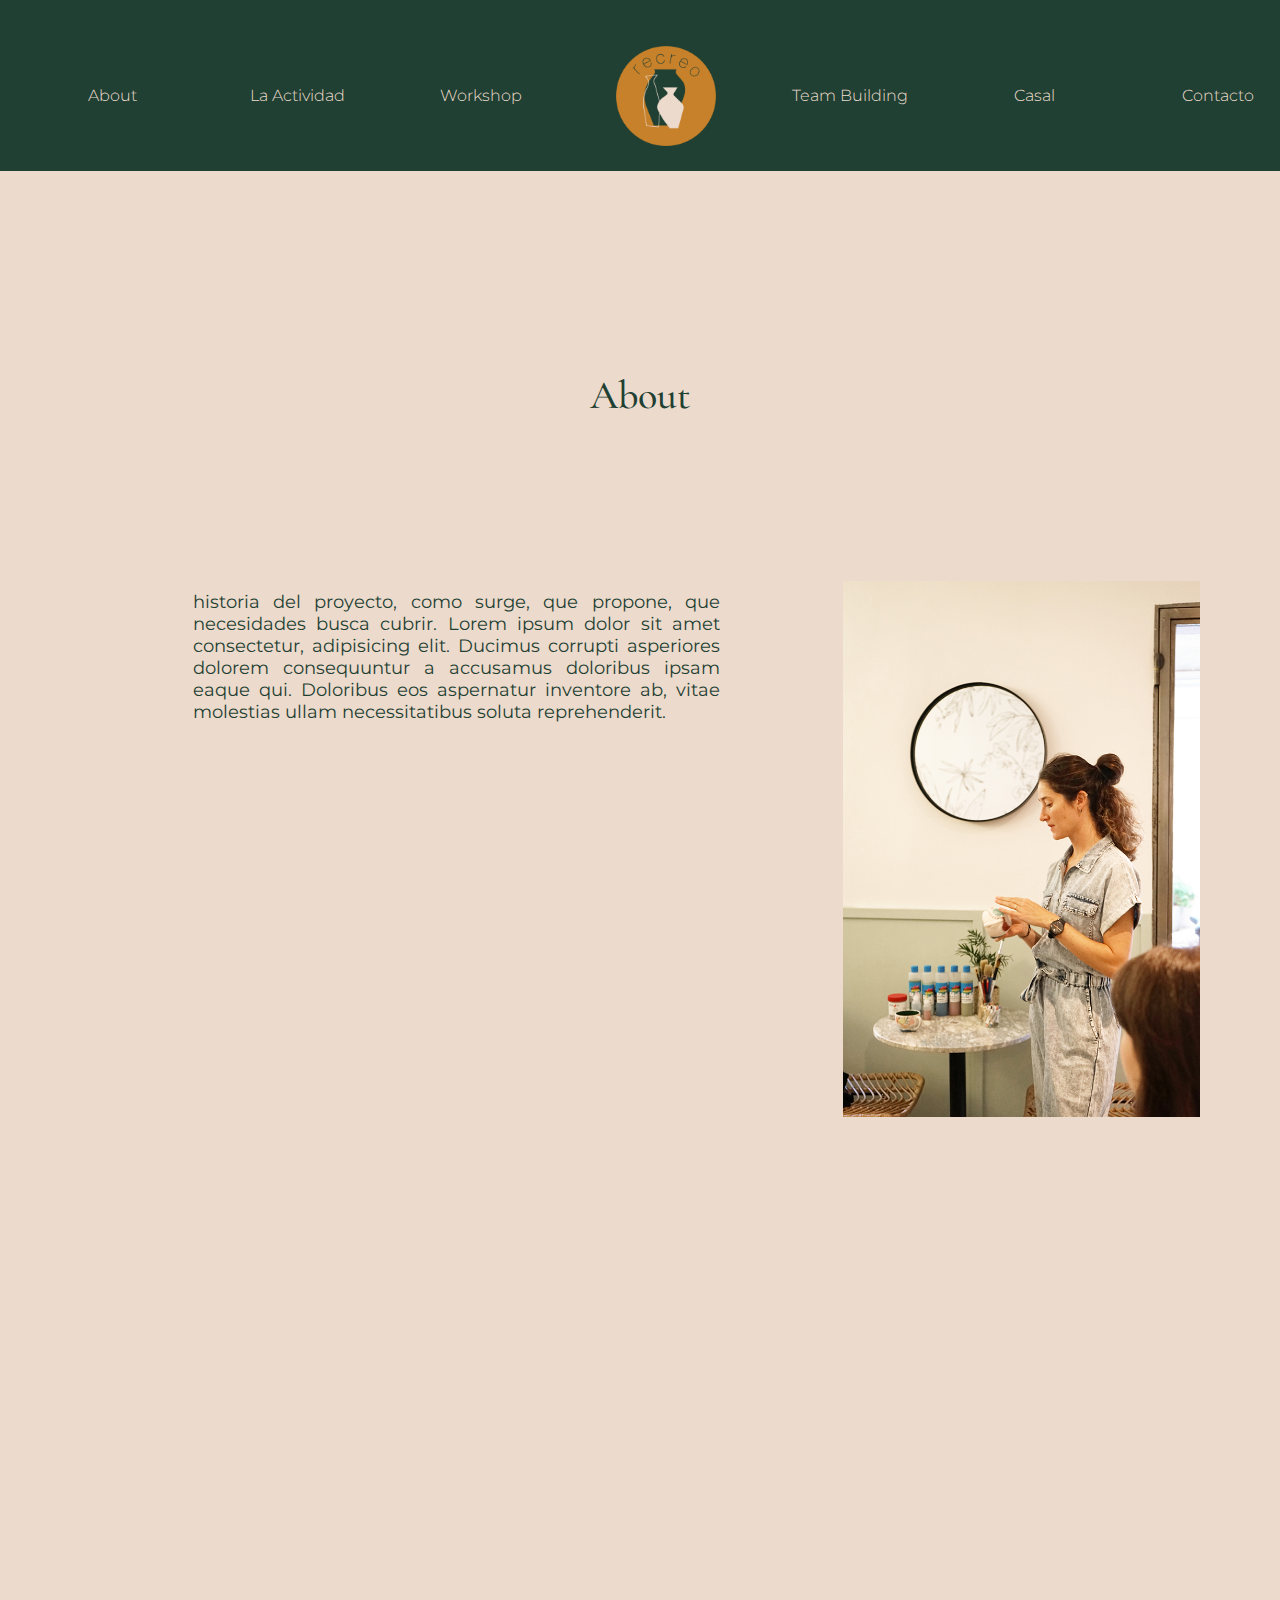
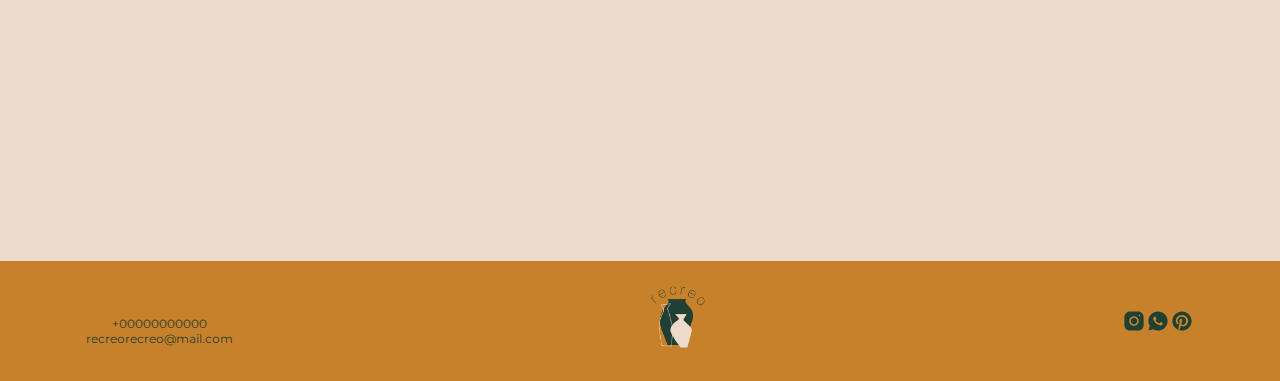
==== section/about.html @ 4442c3d5 "primer commit" ====
<!DOCTYPE html>
<html lang="en">

<head>
    <meta charset="UTF-8">
    <meta http-equiv="X-UA-Compatible" content="IE=edge">
    <meta name="viewport" content="width=device-width, initial-scale=1.0">
    <link href="https://cdn.jsdelivr.net/npm/bootstrap@5.0.2/dist/css/bootstrap.min.css" rel="stylesheet"
        integrity="sha384-EVSTQN3/azprG1Anm3QDgpJLIm9Nao0Yz1ztcQTwFspd3yD65VohhpuuCOmLASjC" crossorigin="anonymous">
        <link href="https://unpkg.com/aos@2.3.1/dist/aos.css" rel="stylesheet">
        <link rel="stylesheet" href="../style/estilos.css">
    <title>About - Recreo</title>
</head>

<body class="body_about">

    <header>
        <div class="header_mobile">
            <div>
                <div class="collapse" id="navbarToggleExternalContent">
                    <div class="bg-green p-4">
                        <div>
                            <ul class="flex__container">
                                <li>
                                    <a href="about.html">About</a>
                                </li>
                                <li>
                                    <a href="../section/la_actividad.html">La Actividad</a>
                                </li>
                                <li>
                                    <a href="../section/workshops.html">Workshop</a>
                                </li>
                                <li>
                                    <a href="../index.html"><img src="../img/logo_recreo_fondo oscuroRecurso 12.png" alt=""class="recreo__index"></a>
                                </li>
                                <li>
                                    <a href="../section/team_building.html">Team Building</a>
                                </li>
                                <li>
                                    <a href="../section/kids.html">Casal</a>
                                </li>
                                <li>
                                    <a href="../section/contacto.html">Contacto</a>
                                </li>
                            </ul>
                        </div>
                    </div>
                </div>
            </div>
            <nav class="navbar navbar-dark bg-green">
                <div class="container-fluid" data-aos="fade" data-aos-duration="2000">
                    <button class="navbar-toggler" type="button" data-bs-toggle="collapse" data-bs-target="#navbarToggleExternalContent" aria-controls="navbarToggleExternalContent" aria-expanded="false" aria-label="Toggle navigation">
                        <span class="navbar-toggler-icon"></span>
                    </button>
                    <div>
                        <a href="../index.html">recreo</a>
                    </div>
                </div>
            </nav>
        </div>
        <div class="header_desktop">
            <nav>
                <ul class="flex__container">
                    <li>
                        <a href="about.html">About</a>
                    </li>
                    <li>
                        <a href="../section/la_actividad.html">La Actividad</a>
                    </li>
                    <li>
                        <a href="../section/workshops.html">Workshop</a>
                    </li>
                    <li>
                        <a href="../index.html"><img src="../img/logo_recreo_fondo oscuroRecurso 12.png" alt=""class="recreo__index" data-aos="fade" data-aos-duration="2700"></a>
                    </li>
                    <li>
                        <a href="../section/team_building.html">Team Building</a>
                    </li>
                    <li>
                        <a href="../section/kids.html">Casal</a>
                    </li>
                    <li>
                        <a href="../section/contacto.html">Contacto</a>
                    </li>
                </ul>
            </nav>
        </div>
    </header>
    <main class="page_about">
        <h1 class="flex__titulo">About</h1>
        <p class="flex__p_about">historia del proyecto, como surge, que propone, que necesidades busca cubrir. Lorem
            ipsum dolor sit amet consectetur, adipisicing elit. Ducimus corrupti asperiores dolorem consequuntur a
            accusamus doloribus ipsam eaque qui. Doloribus eos aspernatur inventore ab, vitae molestias ullam
            necessitatibus soluta reprehenderit.</p>
        <img src="../img/paraweb_recreo_01.jpg" alt="Gloria en el woerkshop" class="flex__img">
    </main>
    <footer class="flex__footer">
        <p class="flex__contacto">+00000000000<br>recreorecreo@mail.com</p>
        <img src="../img/logo_recreo_fondo oscuroRecurso 12.png" alt="" class="footer__gif">
        <div class="footer__favicon">
            <img src="../multimedia/icons8-instagram-45.svg" alt="Instagram">
            <img src="../multimedia/icons8-whatsapp-45.svg" alt="WhatsaApp">
            <img src="../multimedia/icons8-pinterest-45.svg" alt="Pinterest">
        </div>
    </footer>
    <script src="https://unpkg.com/aos@2.3.1/dist/aos.js"></script>
    <script>
        AOS.init();
    </script>
    <script src="https://cdn.jsdelivr.net/npm/bootstrap@5.0.2/dist/js/bootstrap.bundle.min.js"
        integrity="sha384-MrcW6ZMFYlzcLA8Nl+NtUVF0sA7MsXsP1UyJoMp4YLEuNSfAP+JcXn/tWtIaxVXM" crossorigin="anonymous">
    </script>

</body>

</html>
---- style/estilos.css ----
@import url('https://fonts.googleapis.com/css2?family=Cormorant+Garamond:wght@500&family=Montserrat:ital,wght@0,100;0,200;0,300;0,500;0,600;0,700;1,100;1,200&display=swap');
*{
    padding: 0;
    margin: 0;
}

header{
    background-color:rgb(31, 64, 51);
    width: 100%;
}

body{
    background-color: rgb(236, 219, 204);
}

a{
    text-decoration: none;
    color: rgb(237, 220, 205);
    font-family: 'Montserrat', sans-serif;
    font-weight: 300;
}

h1 {
    font-family: 'Cormorant Garamond', serif;
    font-weight: 500;
    color: rgb(31, 64, 51);
    font-size: 40px;
}

p {
    font-family: 'Montserrat', sans-serif;
    font-weight: 400;
    color: rgb(31, 64, 51);
    font-size: 18px;
    text-align: justify;
}

footer{
    background-color: rgb(199, 129, 42);
}

footer p{
    padding-top: 20px; 
    font-family: 'Montserrat', sans-serif;
    font-weight: 400;
    color: rgb(31, 64, 51);
    font-size: 12px;
    text-align: center;
}

.header_desktop {
    display: none;

}

.flex__container{
    display: flex;
    flex-direction: column;
    justify-content: center;
    align-items: center;
    width: 100%;
    list-style: none;
}

nav{
    grid-area: nav;
}

.flex__titulo_index{
    grid-area: titulo_index;
}

.flex__titulo{
    grid-area: flex__titulo;
}

.page__recreo{
    grid-area: page__recreo;
}
.page_about{
    grid-area: page_about;
}

footer{
    grid-area: footer;
}

.grilla{
    min-height: 500px;
    display: grid;
    grid-template-areas: "nav" "page__recreo" "footer";
    grid-template-columns:100%;
    justify-content: center;
    gap: 10px;
}

.body_about{
    min-height: 500px;
    display: grid;
    grid-template-areas: "nav" "flex__titulo" "page_about" "footer";
    grid-template-columns:100%;
    justify-content: center;
    gap: 10px;
}

nav{
    display: grid;
    grid-template-columns: 50% 50%;
    align-items: center;
    padding-right: 39%;
}

ul{
    display: grid;
    grid-template-columns: 100%;
    justify-content: center;
    align-items: center;
    gap: 10px;
}

.flex__titulo_index {
    display: none;
}

.recreo__logo{
    grid-area: logo;
}

.flex__titulo{
    grid-area: titulo;
}

.p__recreo{
    grid-area: p_recreo;
}

.flex__p_about{
    grid-area: p_about;
}

.foto__recreo{
    grid-area: foto;
}

.flex__img{
    grid-area: img_about;
}

.page__recreo{
    height: 920px;
    display: grid;
    grid-template-areas: "logo" "p_recreo" "foto";
    justify-items: center;
    gap: 20px;
}

.page_about{
    height: 920px;
    display: grid;
    grid-template-areas: "titulo" "p_about" "img_about";
    justify-items: center;
    gap: 20px;
}

.flex__titulo{
    display: flex;
    padding: 100px;
    padding-bottom: 50px;
    justify-content: center;
}

.p__recreo, .flex__p_about {
    display: flex;
    flex-direction: column;
    justify-content: center;
    align-items: center;
    width: 70%;
    gap: 20px;

}

.foto__recreo, .flex__img{
    height: 35%;
    display: flex;
    flex-direction: column;
    justify-content: center;
}

.flex__contacto{
    grid-area: contacto;
}

.footer__gif{
    grid-area: gif;
}

.footer__favicon{
    grid-area: favicon;
}

footer{
    display: grid;
    grid-template-areas: "contacto" "gif" "favicon";
    justify-items: center;

}

.footer__favicon{
    height: 40%;
    display: flex;
    justify-content: space-evenly;
}

.footer__gif{
    width: 20%;

}

.recreo__logo {
    width: 30%;
    padding-top: 40px;
}

.recreo__index{
    width: 100px;
    display: flex;
    align-content: center;
}




@media (min-width:576px){

    .recreo__logo{
        width: 200px;
    }
    
    .foto__recreo, .flex__img{
        height: 65%
        }
    
    .footer__gif{
        width: 30%;
    }

    .recreo__index{
        width: 100px;
        display: flex;
        align-content: center;
    }

    .header_mobile {
        display: none;
    }
    
    .header_desktop {
        width: 100%;
        display: inline;
        justify-content: center;
    }

    .flex__container {
        width: 100%;
        list-style-type: none;
        display: grid;
        grid-template-columns: 1fr 1fr 1fr 1fr 1fr 1fr 1fr;
        justify-items: center;
        align-items: center;
        padding: 2%;  
        gap: 10px;  
    }

    nav{
        display: grid;
        grid-template-columns: 100%;
        align-items: center;
        gap: 10px;
        padding: 0%;
        padding-top: 20px;
    }

    .page__recreo{
        height: 1500px;
        grid-template-rows: 1fr 1fr 1fr;
        gap: 10px;
    }
    
    .page_about{
        height: 1500px;
        grid-template-rows: 1fr 1fr;
        gap: 10px;
    }

    .p__recreo {
        padding-top: 40px;
        padding-bottom: 40px;
    }   
    
    }

@media (min-width:992px){

    .foto__recreo{
        height: 500px;
    } 
    
    .flex__img{
        height: 45%
        }

    .footer__gif{
        width: 15%;
    }

    .flex__titulo_index{
        display: flex;
        justify-content: center;
    }

    .flex__titulo{
        display: flex;
        padding: 100px;
        padding-bottom: 50px;
        justify-content: center;
    }

    .p__recreo, .flex__p_about {
        text-align: justify;
        padding-top: 10px;
        padding-bottom: 20px;
    }
    
    .flex__titulo_index{
        grid-area: titulo_index;
    }
    .p__recreo{
        grid-area: p_recreo;
    }
    
    .foto__recreo{
        grid-area: foto;
    }

    .recreo__logo{
        grid-area: logo;
    }
        
    .page__recreo {
        height: 100vh;
        display: grid;
        grid-template-areas:"titulo_index titulo_index titulo_index" "logo p_recreo foto";
        grid-template-columns: 33.3% 33.3% 33.3%;
        grid-template-rows: 50% 50%;
        align-items: center;
        justify-content: center;
        gap: 10px;
        padding-bottom: 200px;
        padding-top: 0%;
    }


    .page_about{
        height: 400x;
        padding: 80px;
        display: grid;
        grid-template-areas:"titulo titulo" "p_about img_about";
        grid-template-rows: 20% auto;
        align-items: flex-start;
        gap: 10px;
    }

    .flex__contacto{
        grid-area: contacto;
    }
    
    .footer__gif{
        grid-area: gif;
    }
    
    .footer__favicon{
        grid-area: favicon;
    }
    
    footer{
        height: 120px;
        display: grid;
        grid-template-areas: "contacto gif favicon";
        justify-content: space-around;
        align-items: center;
    
    }
    
    .footer__favicon{
        height: 20%;
        display: flex;
        justify-content: space-evenly;
    }
}
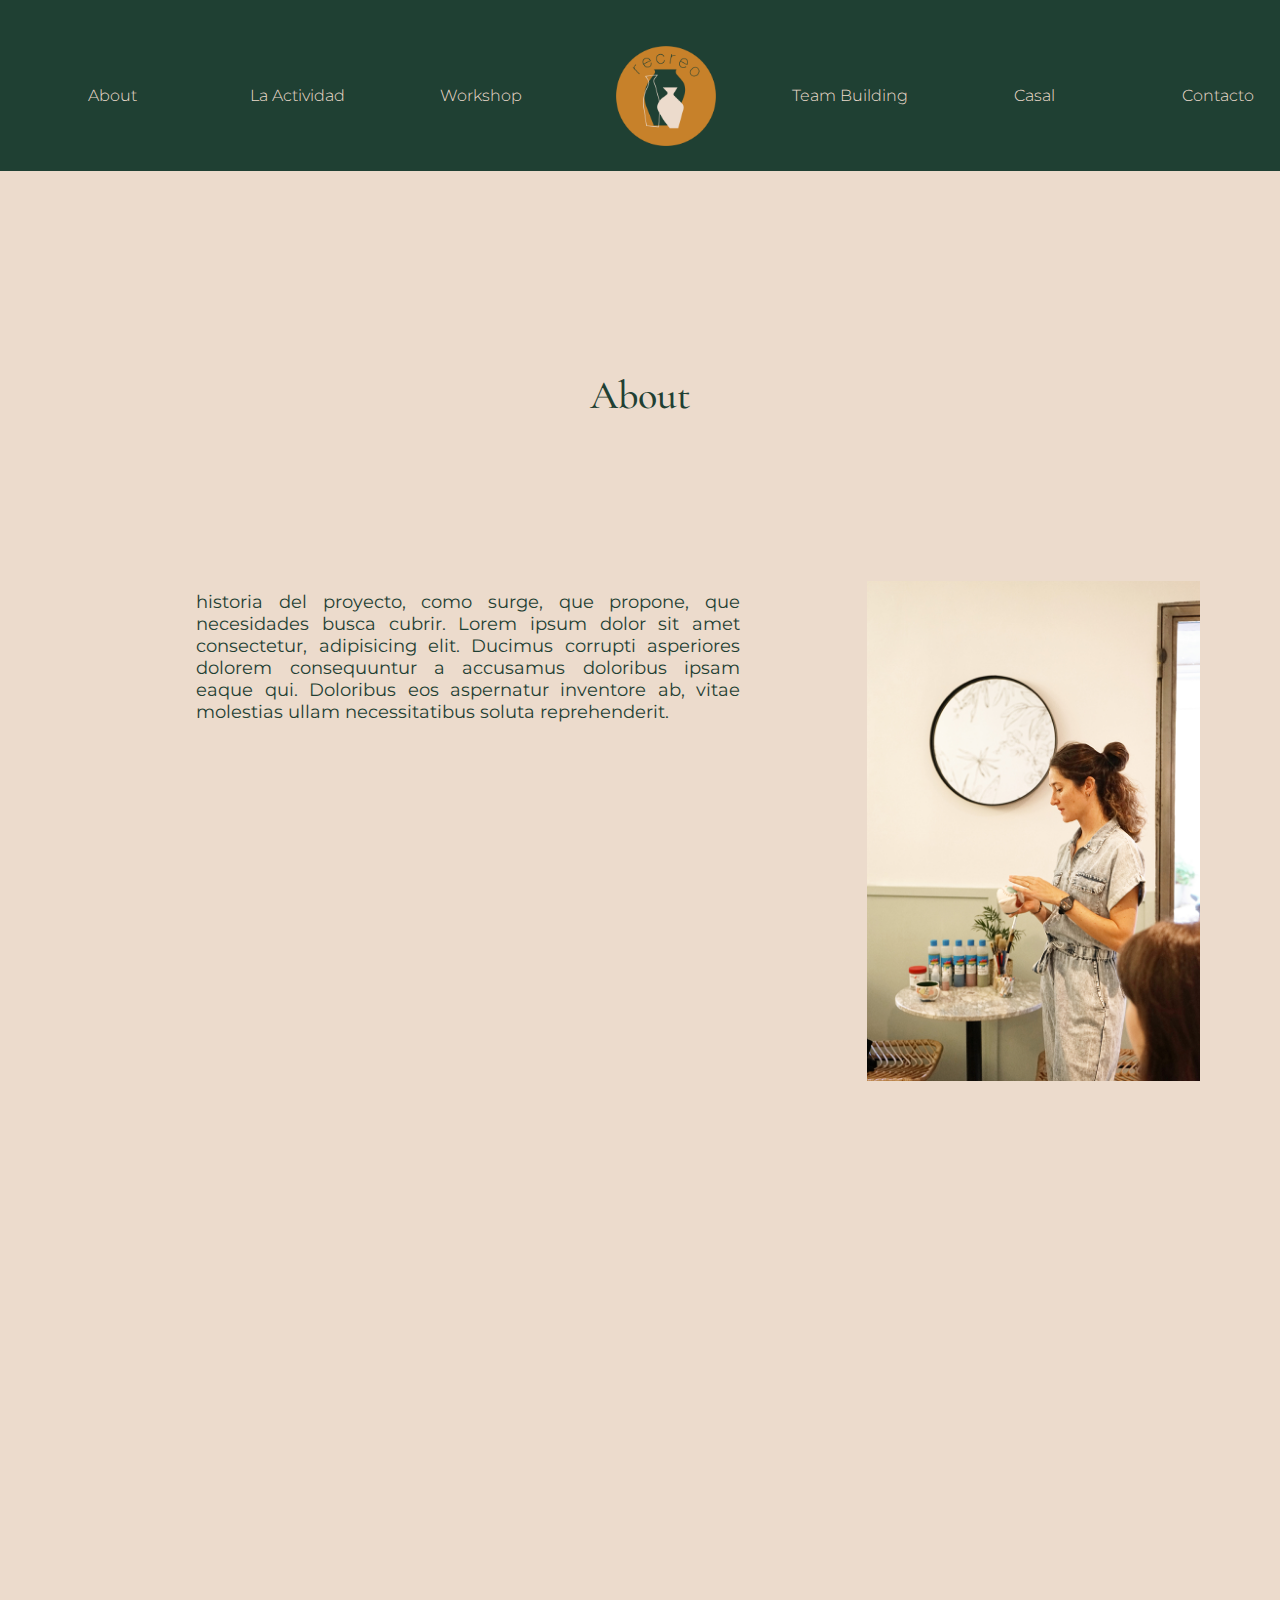
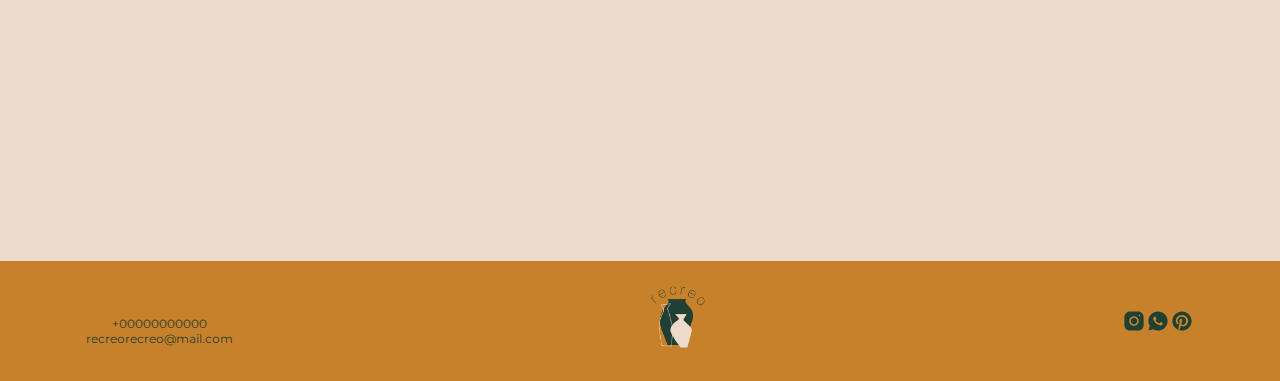
==== commit 8b85b000: "Sume Sass" ====
--- a/section/about.html
+++ b/section/about.html
@@ -8,7 +8,7 @@
     <link href="https://cdn.jsdelivr.net/npm/bootstrap@5.0.2/dist/css/bootstrap.min.css" rel="stylesheet"
         integrity="sha384-EVSTQN3/azprG1Anm3QDgpJLIm9Nao0Yz1ztcQTwFspd3yD65VohhpuuCOmLASjC" crossorigin="anonymous">
         <link href="https://unpkg.com/aos@2.3.1/dist/aos.css" rel="stylesheet">
-        <link rel="stylesheet" href="../style/estilos.css">
+        <link rel="stylesheet" href="../style/style.css">
     <title>About - Recreo</title>
 </head>
 
@@ -92,7 +92,7 @@
             ipsum dolor sit amet consectetur, adipisicing elit. Ducimus corrupti asperiores dolorem consequuntur a
             accusamus doloribus ipsam eaque qui. Doloribus eos aspernatur inventore ab, vitae molestias ullam
             necessitatibus soluta reprehenderit.</p>
-        <img src="../img/paraweb_recreo_01.jpg" alt="Gloria en el woerkshop" class="flex__img">
+        <img src="../img/paraweb_recreo_01.jpg" alt="Gloria en el workshop" class="flex__img">
     </main>
     <footer class="flex__footer">
         <p class="flex__contacto">+00000000000<br>recreorecreo@mail.com</p>
--- a/style/style.css
+++ b/style/style.css
@@ -0,0 +1,357 @@
+@import url("https://fonts.googleapis.com/css2?family=Cormorant+Garamond:wght@500&family=Montserrat:ital,wght@0,100;0,200;0,300;0,500;0,600;0,700;1,100;1,200&display=swap");
+* {
+  padding: 0;
+  margin: 0;
+}
+
+a {
+  text-decoration: none;
+  color: rgb(237, 220, 205);
+  font-family: "Montserrat", sans-serif;
+  font-weight: 300;
+}
+
+p {
+  font-family: "Montserrat", sans-serif;
+  font-weight: 400;
+  color: rgb(31, 64, 51);
+  font-size: 18px;
+  text-align: justify;
+}
+
+footer p {
+  padding-top: 20px;
+  font-family: "Montserrat", sans-serif;
+  font-weight: 400;
+  color: rgb(31, 64, 51);
+  font-size: 12px;
+  text-align: center;
+}
+
+header {
+  background-color: rgb(31, 64, 51);
+  width: 100%;
+}
+
+body {
+  background-color: rgb(236, 219, 204);
+}
+
+h1 {
+  font-family: "Cormorant Garamond", serif;
+  font-weight: 500;
+  color: rgb(31, 64, 51);
+  font-size: 40px;
+}
+
+footer {
+  background-color: rgb(199, 129, 42);
+}
+
+/*chequear si es mas eficiente usar variables*/
+.recreo__logo {
+  width: 30%;
+  padding-top: 40px;
+}
+@media (min-width: 576px) {
+  .recreo__logo {
+    width: 200px;
+  }
+}
+
+.foto__recreo, .flex__img {
+  height: 35%;
+  display: flex;
+  flex-direction: column;
+  justify-content: center;
+}
+@media (min-width: 576px) {
+  .foto__recreo, .flex__img {
+    height: 65%;
+  }
+}
+@media (min-width: 992px) {
+  .foto__recreo, .flex__img {
+    height: 500px;
+  }
+}
+
+.footer__gif {
+  width: 20%;
+}
+@media (min-width: 576px) {
+  .footer__gif {
+    width: 30%;
+  }
+}
+@media (min-width: 992px) {
+  .footer__gif {
+    width: 15%;
+  }
+}
+
+.header_desktop {
+  display: none;
+}
+@media (min-width: 576px) {
+  .header_desktop {
+    width: 100%;
+    display: inline;
+    justify-content: center;
+  }
+}
+
+@media (min-width: 576px) {
+  .header_mobile {
+    display: none;
+  }
+}
+
+.flex__container {
+  display: flex;
+  flex-direction: column;
+  justify-content: center;
+  align-items: center;
+  width: 100%;
+  list-style: none;
+}
+@media (min-width: 576px) {
+  .flex__container {
+    width: 100%;
+    list-style-type: none;
+    display: grid;
+    grid-template-columns: 1fr 1fr 1fr 1fr 1fr 1fr 1fr;
+    justify-items: center;
+    align-items: center;
+    padding: 2%;
+    gap: 10px;
+  }
+}
+
+nav {
+  display: grid;
+  grid-template-columns: 50% 50%;
+  align-items: center;
+  padding-right: 39%;
+}
+@media (min-width: 576px) {
+  nav {
+    display: grid;
+    grid-template-columns: 100%;
+    align-items: center;
+    gap: 10px;
+    padding: 0%;
+    padding-top: 20px;
+  }
+}
+
+.page__recreo {
+  height: 920px;
+  display: grid;
+  grid-template-areas: "logo" "p_recreo" "foto";
+  justify-items: center;
+  gap: 20px;
+}
+@media (min-width: 576px) {
+  .page__recreo {
+    height: 1500px;
+    grid-template-rows: 1fr 1fr 1fr;
+    gap: 10px;
+  }
+}
+@media (min-width: 992px) {
+  .page__recreo {
+    height: 100vh;
+    display: grid;
+    grid-template-areas: "titulo_index titulo_index titulo_index" "logo p_recreo foto";
+    grid-template-columns: 33.3% 33.3% 33.3%;
+    grid-template-rows: 50% 50%;
+    align-items: center;
+    justify-content: center;
+    gap: 10px;
+    padding-bottom: 200px;
+    padding-top: 0%;
+  }
+}
+
+.page_about {
+  height: 920px;
+  display: grid;
+  grid-template-areas: "titulo" "p_about" "img_about";
+  justify-items: center;
+  gap: 20px;
+}
+@media (min-width: 576px) {
+  .page_about {
+    height: 1500px;
+    grid-template-rows: 1fr 1fr;
+    gap: 10px;
+  }
+}
+@media (min-width: 992px) {
+  .page_about {
+    height: 400x;
+    padding: 80px;
+    display: grid;
+    grid-template-areas: "titulo titulo" "p_about img_about";
+    grid-template-rows: 20% auto;
+    align-items: flex-start;
+  }
+}
+
+.p_recreo, .flex__p_about, .la_actividad, .p_workshop, .p_teambuilding, .p_kids {
+  display: flex;
+  flex-direction: column;
+  justify-content: center;
+  align-items: center;
+  width: 70%;
+  gap: 20px;
+}
+@media (min-width: 576px) {
+  .p_recreo, .flex__p_about, .la_actividad, .p_workshop, .p_teambuilding, .p_kids {
+    padding-top: 40px;
+    padding-bottom: 40px;
+  }
+}
+@media (min-width: 992px) {
+  .p_recreo, .flex__p_about, .la_actividad, .p_workshop, .p_teambuilding, .p_kids {
+    text-align: justify;
+    padding-top: 10px;
+    padding-bottom: 20px;
+  }
+}
+
+.titulo_index {
+  display: none;
+}
+@media (min-width: 992px) {
+  .titulo_index {
+    display: flex;
+    justify-content: center;
+  }
+}
+
+footer {
+  display: grid;
+  grid-template-areas: "contacto" "gif" "favicon";
+  justify-items: center;
+}
+@media (min-width: 992px) {
+  footer {
+    height: 120px;
+    display: grid;
+    grid-template-areas: "contacto gif favicon";
+    justify-content: space-around;
+    align-items: center;
+  }
+}
+
+.footer__favicon {
+  height: 40%;
+  display: flex;
+  justify-content: space-evenly;
+}
+@media (min-width: 992px) {
+  .footer__favicon {
+    height: 20%;
+  }
+}
+
+nav {
+  grid-area: nav;
+}
+
+.titulo_index {
+  grid-area: titulo_index;
+}
+
+.flex__titulo {
+  grid-area: flex__titulo;
+}
+
+.page__recreo {
+  grid-area: page__recreo;
+}
+
+.page_about {
+  grid-area: page_about;
+}
+
+footer {
+  grid-area: footer;
+}
+
+.grilla {
+  min-height: 500px;
+  display: grid;
+  grid-template-areas: "nav" "page__recreo" "footer";
+  grid-template-columns: 100%;
+  justify-content: center;
+  gap: 10px;
+}
+
+.body_about {
+  min-height: 500px;
+  display: grid;
+  grid-template-areas: "nav" "flex__titulo" "page_about" "footer";
+  grid-template-columns: 100%;
+  justify-content: center;
+  gap: 10px;
+}
+
+ul {
+  display: grid;
+  grid-template-columns: 100%;
+  justify-content: center;
+  align-items: center;
+  gap: 10px;
+}
+
+.recreo__logo {
+  grid-area: logo;
+}
+
+.flex__titulo {
+  grid-area: titulo;
+}
+
+.p_recreo {
+  grid-area: p_recreo;
+}
+
+.flex__p_about {
+  grid-area: p_about;
+}
+
+.foto__recreo {
+  grid-area: foto;
+}
+
+.flex__img {
+  grid-area: img_about;
+}
+
+.flex__titulo {
+  display: flex;
+  padding: 100px;
+  padding-bottom: 50px;
+  justify-content: center;
+}
+
+.flex__contacto {
+  grid-area: contacto;
+}
+
+.footer__gif {
+  grid-area: gif;
+}
+
+.footer__favicon {
+  grid-area: favicon;
+}
+
+.recreo__index {
+  width: 100px;
+  display: flex;
+  align-content: center;
+}/*# sourceMappingURL=style.css.map */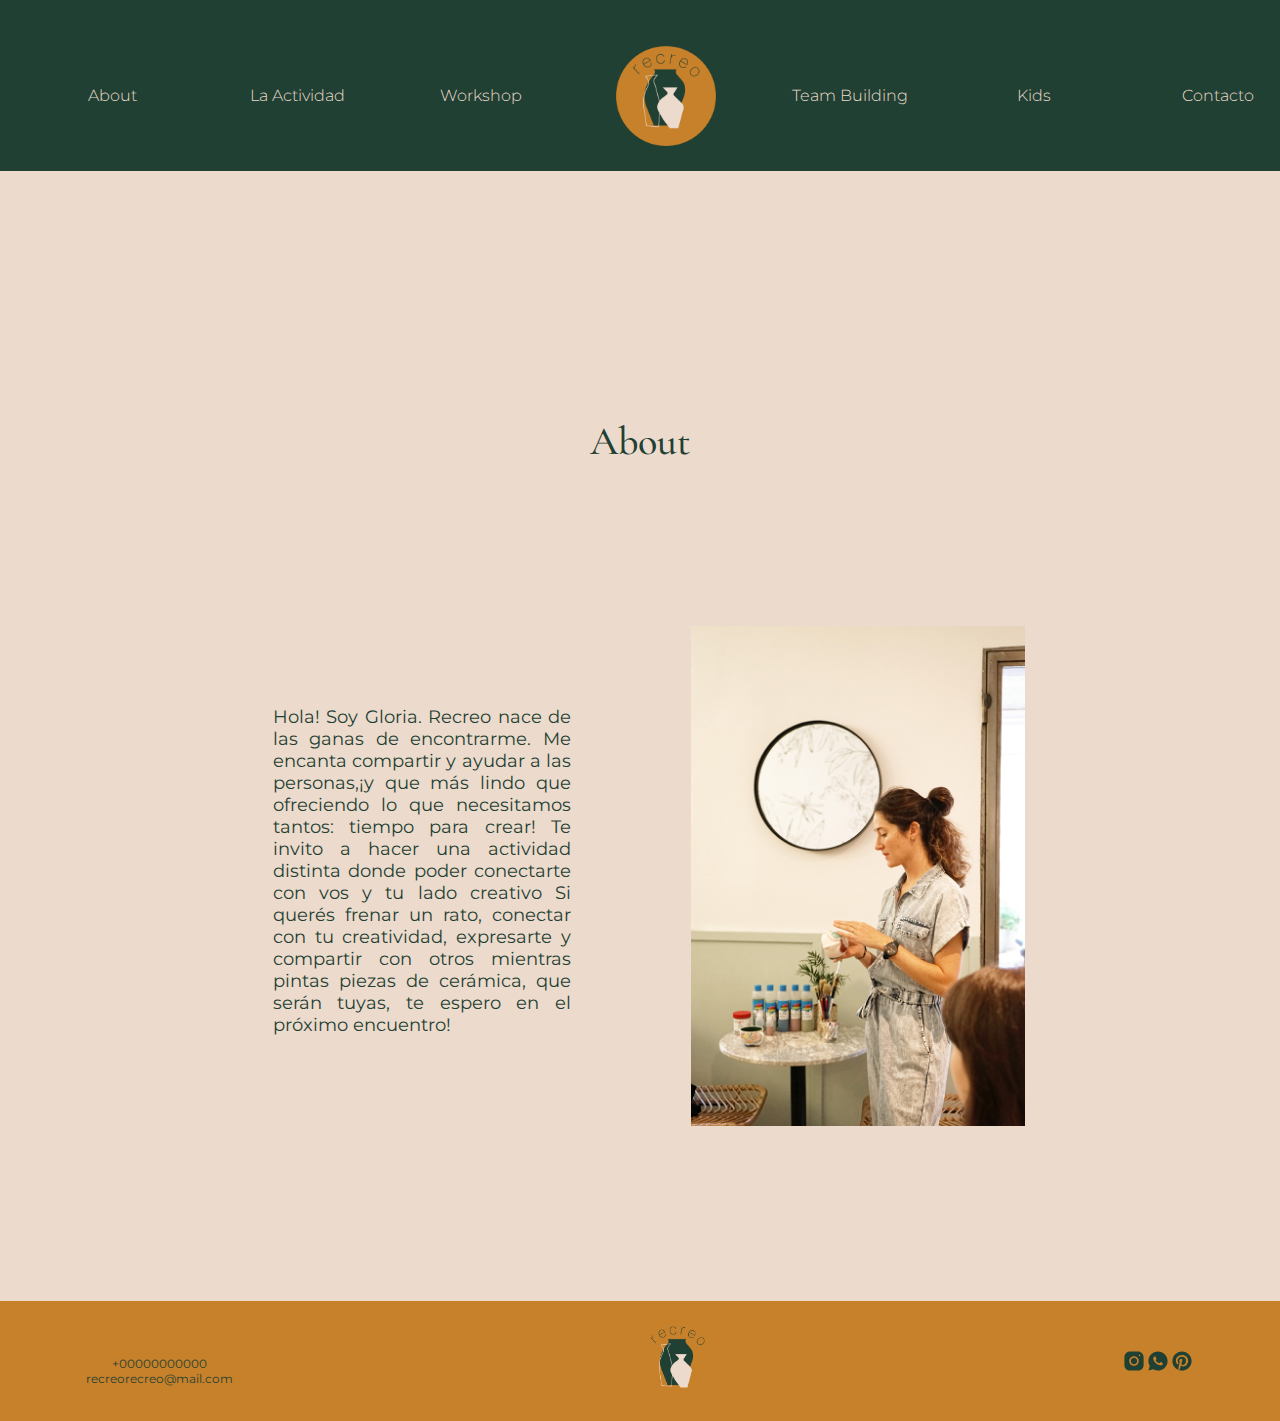
==== commit 715804a0: "tercer preentrega" ====
--- a/section/about.html
+++ b/section/about.html
@@ -5,14 +5,17 @@
     <meta charset="UTF-8">
     <meta http-equiv="X-UA-Compatible" content="IE=edge">
     <meta name="viewport" content="width=device-width, initial-scale=1.0">
+    <meta name="description"
+        content="Taller itinerante de pintura cerámica. Reservá tu lugar para el próximo encuentro!">
+    <meta name="keywords" content="Pintura Cerámica Creatividad">
     <link href="https://cdn.jsdelivr.net/npm/bootstrap@5.0.2/dist/css/bootstrap.min.css" rel="stylesheet"
         integrity="sha384-EVSTQN3/azprG1Anm3QDgpJLIm9Nao0Yz1ztcQTwFspd3yD65VohhpuuCOmLASjC" crossorigin="anonymous">
-        <link href="https://unpkg.com/aos@2.3.1/dist/aos.css" rel="stylesheet">
-        <link rel="stylesheet" href="../style/style.css">
-    <title>About - Recreo</title>
+    <link href="https://unpkg.com/aos@2.3.1/dist/aos.css" rel="stylesheet">
+    <link rel="stylesheet" href="../style/style.css">
+    <title>La historia de Recreo</title>
 </head>
 
-<body class="body_about">
+<body class="body">
 
     <header>
         <div class="header_mobile">
@@ -31,13 +34,14 @@
                                     <a href="../section/workshops.html">Workshop</a>
                                 </li>
                                 <li>
-                                    <a href="../index.html"><img src="../img/logo_recreo_fondo oscuroRecurso 12.png" alt=""class="recreo__index"></a>
+                                    <a href="../index.html"><img src="../img/logo_recreo_fondo oscuroRecurso 12.png"
+                                            alt="" class="recreo__index"></a>
                                 </li>
                                 <li>
                                     <a href="../section/team_building.html">Team Building</a>
                                 </li>
                                 <li>
-                                    <a href="../section/kids.html">Casal</a>
+                                    <a href="../section/kids.html">Kids</a>
                                 </li>
                                 <li>
                                     <a href="../section/contacto.html">Contacto</a>
@@ -49,7 +53,9 @@
             </div>
             <nav class="navbar navbar-dark bg-green">
                 <div class="container-fluid" data-aos="fade" data-aos-duration="2000">
-                    <button class="navbar-toggler" type="button" data-bs-toggle="collapse" data-bs-target="#navbarToggleExternalContent" aria-controls="navbarToggleExternalContent" aria-expanded="false" aria-label="Toggle navigation">
+                    <button class="navbar-toggler" type="button" data-bs-toggle="collapse"
+                        data-bs-target="#navbarToggleExternalContent" aria-controls="navbarToggleExternalContent"
+                        aria-expanded="false" aria-label="Toggle navigation">
                         <span class="navbar-toggler-icon"></span>
                     </button>
                     <div>
@@ -71,13 +77,14 @@
                         <a href="../section/workshops.html">Workshop</a>
                     </li>
                     <li>
-                        <a href="../index.html"><img src="../img/logo_recreo_fondo oscuroRecurso 12.png" alt=""class="recreo__index" data-aos="fade" data-aos-duration="2700"></a>
+                        <a href="../index.html"><img src="../img/logo_recreo_fondo oscuroRecurso 12.png" alt=""
+                                class="recreo__index" data-aos="fade" data-aos-duration="2700"></a>
                     </li>
                     <li>
                         <a href="../section/team_building.html">Team Building</a>
                     </li>
                     <li>
-                        <a href="../section/kids.html">Casal</a>
+                        <a href="../section/kids.html">Kids</a>
                     </li>
                     <li>
                         <a href="../section/contacto.html">Contacto</a>
@@ -88,10 +95,14 @@
     </header>
     <main class="page_about">
         <h1 class="flex__titulo">About</h1>
-        <p class="flex__p_about">historia del proyecto, como surge, que propone, que necesidades busca cubrir. Lorem
-            ipsum dolor sit amet consectetur, adipisicing elit. Ducimus corrupti asperiores dolorem consequuntur a
-            accusamus doloribus ipsam eaque qui. Doloribus eos aspernatur inventore ab, vitae molestias ullam
-            necessitatibus soluta reprehenderit.</p>
+        <p class="flex__p_about">
+            Hola! Soy Gloria.
+            Recreo nace de las ganas de encontrarme. Me encanta compartir y ayudar a las personas,¡y que más lindo que
+            ofreciendo lo que necesitamos tantos: tiempo para crear!
+            Te invito a hacer una actividad distinta donde poder conectarte con vos y tu lado creativo
+            Si querés frenar un rato, conectar con tu creatividad, expresarte y compartir con otros mientras pintas
+            piezas de cerámica, que serán tuyas, te espero en el próximo encuentro!
+        </p>
         <img src="../img/paraweb_recreo_01.jpg" alt="Gloria en el workshop" class="flex__img">
     </main>
     <footer class="flex__footer">
--- a/style/style.css
+++ b/style/style.css
@@ -6,7 +6,7 @@
 
 a {
   text-decoration: none;
-  color: rgb(237, 220, 205);
+  color: rgb(236, 219, 204);
   font-family: "Montserrat", sans-serif;
   font-weight: 300;
 }
@@ -48,7 +48,6 @@
   background-color: rgb(199, 129, 42);
 }
 
-/*chequear si es mas eficiente usar variables*/
 .recreo__logo {
   width: 30%;
   padding-top: 40px;
@@ -56,22 +55,29 @@
 @media (min-width: 576px) {
   .recreo__logo {
     width: 200px;
-  }
-}
-
-.foto__recreo, .flex__img {
+    height: 230px;
+  }
+}
+
+.foto__recreo,
+.flex__img,
+.img_kids {
   height: 35%;
   display: flex;
   flex-direction: column;
   justify-content: center;
 }
 @media (min-width: 576px) {
-  .foto__recreo, .flex__img {
+  .foto__recreo,
+.flex__img,
+.img_kids {
     height: 65%;
   }
 }
 @media (min-width: 992px) {
-  .foto__recreo, .flex__img {
+  .foto__recreo,
+.flex__img,
+.img_kids {
     height: 500px;
   }
 }
@@ -145,6 +151,16 @@
   }
 }
 
+.titulo_index {
+  display: none;
+}
+@media (min-width: 992px) {
+  .titulo_index {
+    display: flex;
+    justify-content: center;
+  }
+}
+
 .page__recreo {
   height: 920px;
   display: grid;
@@ -174,32 +190,50 @@
   }
 }
 
-.page_about {
-  height: 920px;
+.page_about, .page_kids {
+  height: 1300px;
   display: grid;
   grid-template-areas: "titulo" "p_about" "img_about";
   justify-items: center;
   gap: 20px;
 }
 @media (min-width: 576px) {
-  .page_about {
+  .page_about, .page_kids {
     height: 1500px;
     grid-template-rows: 1fr 1fr;
     gap: 10px;
   }
 }
 @media (min-width: 992px) {
-  .page_about {
-    height: 400x;
-    padding: 80px;
+  .page_about, .page_kids {
+    height: 100vh;
     display: grid;
     grid-template-areas: "titulo titulo" "p_about img_about";
-    grid-template-rows: 20% auto;
-    align-items: flex-start;
-  }
-}
-
-.p_recreo, .flex__p_about, .la_actividad, .p_workshop, .p_teambuilding, .p_kids {
+    grid-template-columns: 33.3% 33.3%;
+    grid-template-rows: 50% 50%;
+    align-items: center;
+    justify-content: center;
+    gap: 10px;
+    padding-bottom: 200px;
+    padding-top: 0%;
+  }
+}
+
+.page_kids {
+  grid-template-areas: "titulo" "p_kids" "img_kids";
+}
+@media (min-width: 992px) {
+  .page_kids {
+    grid-template-areas: "titulo titulo" "p_kids img_kids";
+  }
+}
+
+.p_recreo,
+.flex__p_about,
+.la_actividad,
+.p_workshop,
+.p_teambuilding,
+.p_kids {
   display: flex;
   flex-direction: column;
   justify-content: center;
@@ -208,26 +242,26 @@
   gap: 20px;
 }
 @media (min-width: 576px) {
-  .p_recreo, .flex__p_about, .la_actividad, .p_workshop, .p_teambuilding, .p_kids {
+  .p_recreo,
+.flex__p_about,
+.la_actividad,
+.p_workshop,
+.p_teambuilding,
+.p_kids {
     padding-top: 40px;
     padding-bottom: 40px;
   }
 }
 @media (min-width: 992px) {
-  .p_recreo, .flex__p_about, .la_actividad, .p_workshop, .p_teambuilding, .p_kids {
+  .p_recreo,
+.flex__p_about,
+.la_actividad,
+.p_workshop,
+.p_teambuilding,
+.p_kids {
     text-align: justify;
     padding-top: 10px;
     padding-bottom: 20px;
-  }
-}
-
-.titulo_index {
-  display: none;
-}
-@media (min-width: 992px) {
-  .titulo_index {
-    display: flex;
-    justify-content: center;
   }
 }
 
@@ -273,7 +307,7 @@
   grid-area: page__recreo;
 }
 
-.page_about {
+.page_about, .page_kids {
   grid-area: page_about;
 }
 
@@ -281,6 +315,54 @@
   grid-area: footer;
 }
 
+.recreo__logo {
+  grid-area: logo;
+}
+
+.flex__titulo {
+  grid-area: titulo;
+}
+
+.p_recreo {
+  grid-area: p_recreo;
+}
+
+.flex__p_about {
+  grid-area: p_about;
+}
+
+.foto__recreo {
+  grid-area: foto;
+}
+
+.flex__img {
+  grid-area: img_about;
+}
+
+.page_kids {
+  grid-area: page_kids;
+}
+
+.p_kids {
+  grid-area: p_kids;
+}
+
+.img_kids {
+  grid-area: img_kids;
+}
+
+.flex__contacto {
+  grid-area: contacto;
+}
+
+.footer__gif {
+  grid-area: gif;
+}
+
+.footer__favicon {
+  grid-area: favicon;
+}
+
 .grilla {
   min-height: 500px;
   display: grid;
@@ -290,7 +372,7 @@
   gap: 10px;
 }
 
-.body_about {
+.body, .body_kids {
   min-height: 500px;
   display: grid;
   grid-template-areas: "nav" "flex__titulo" "page_about" "footer";
@@ -299,6 +381,10 @@
   gap: 10px;
 }
 
+.body_kids {
+  grid-template-areas: "nav" "flex__titulo" "page_kids" "footer";
+}
+
 ul {
   display: grid;
   grid-template-columns: 100%;
@@ -307,30 +393,6 @@
   gap: 10px;
 }
 
-.recreo__logo {
-  grid-area: logo;
-}
-
-.flex__titulo {
-  grid-area: titulo;
-}
-
-.p_recreo {
-  grid-area: p_recreo;
-}
-
-.flex__p_about {
-  grid-area: p_about;
-}
-
-.foto__recreo {
-  grid-area: foto;
-}
-
-.flex__img {
-  grid-area: img_about;
-}
-
 .flex__titulo {
   display: flex;
   padding: 100px;
@@ -338,20 +400,9 @@
   justify-content: center;
 }
 
-.flex__contacto {
-  grid-area: contacto;
-}
-
-.footer__gif {
-  grid-area: gif;
-}
-
-.footer__favicon {
-  grid-area: favicon;
-}
-
 .recreo__index {
   width: 100px;
+  height: 100px;
   display: flex;
   align-content: center;
 }/*# sourceMappingURL=style.css.map */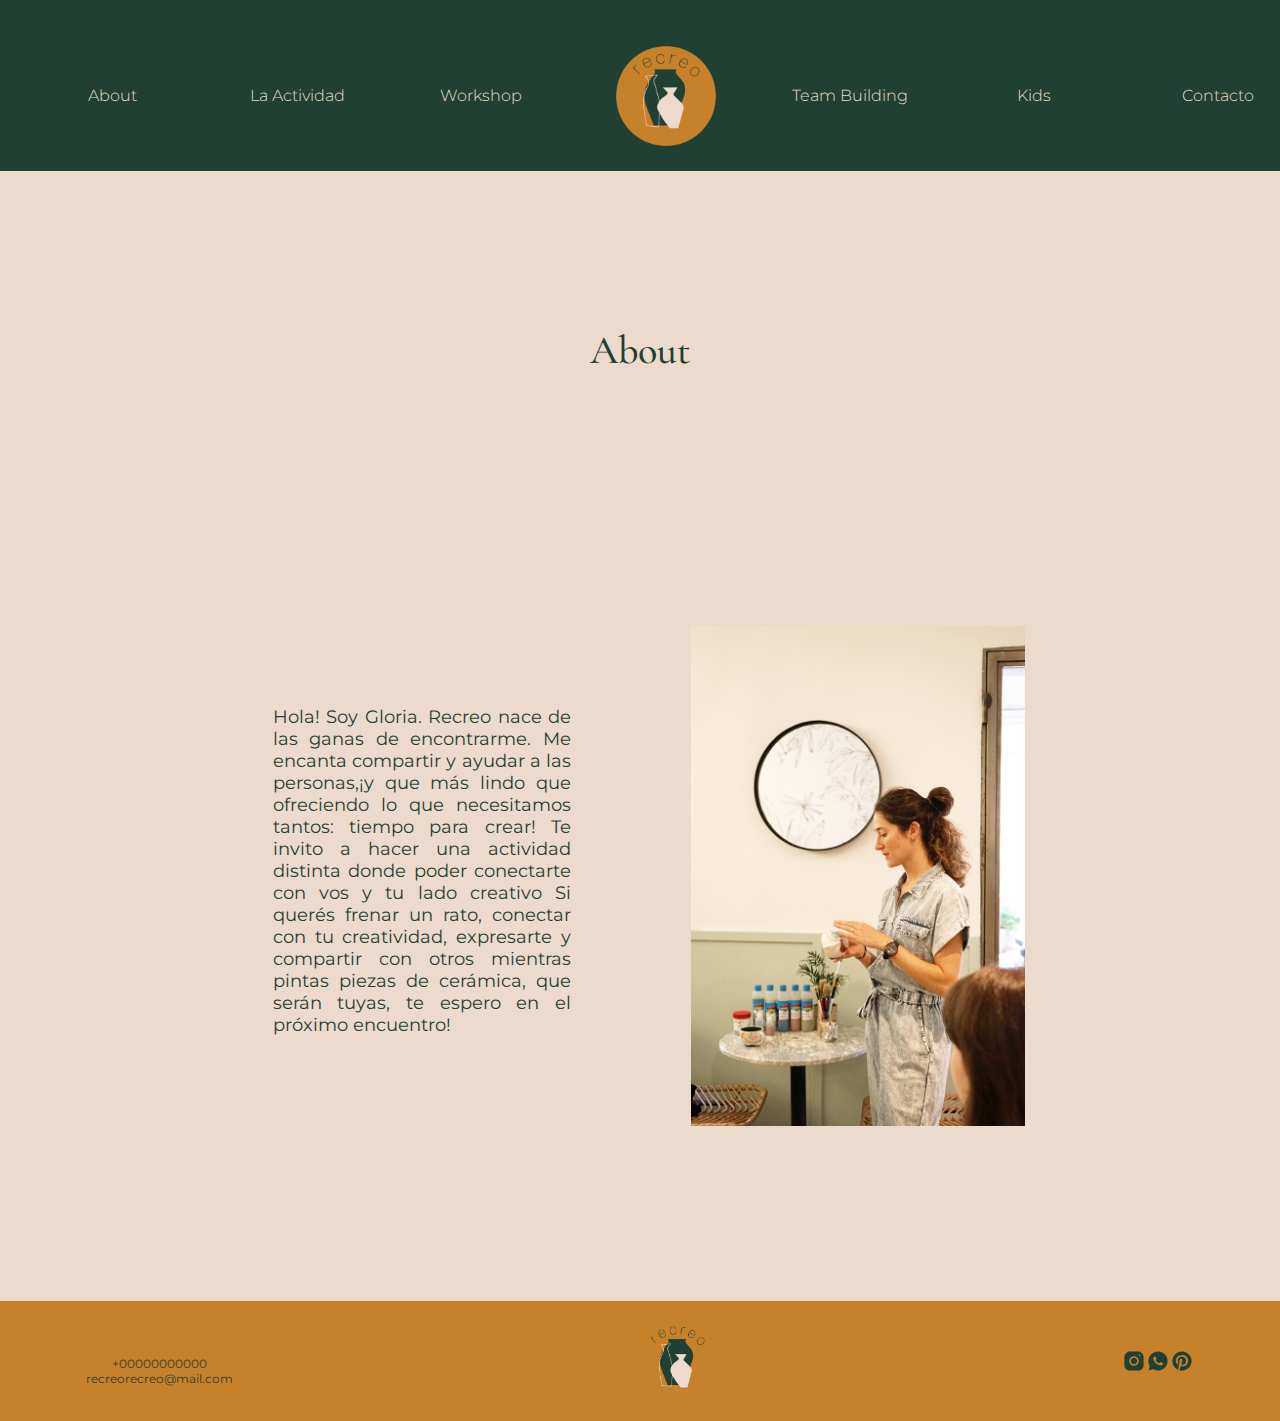
==== commit 8eba5eeb: "entrega_final" ====
--- a/section/about.html
+++ b/section/about.html
@@ -13,6 +13,8 @@
     <link href="https://unpkg.com/aos@2.3.1/dist/aos.css" rel="stylesheet">
     <link rel="stylesheet" href="../style/style.css">
     <title>La historia de Recreo</title>
+    <link rel="icon" type="image/jpg" href="../multimedia/favicon.ico"/>
+
 </head>
 
 <body class="body">
--- a/style/style.css
+++ b/style/style.css
@@ -61,7 +61,10 @@
 
 .foto__recreo,
 .flex__img,
-.img_kids {
+.img_kids,
+.img_w,
+.img_portada,
+.img_tb {
   height: 35%;
   display: flex;
   flex-direction: column;
@@ -70,15 +73,47 @@
 @media (min-width: 576px) {
   .foto__recreo,
 .flex__img,
-.img_kids {
+.img_kids,
+.img_w,
+.img_portada,
+.img_tb {
     height: 65%;
   }
 }
 @media (min-width: 992px) {
   .foto__recreo,
 .flex__img,
-.img_kids {
+.img_kids,
+.img_w,
+.img_portada,
+.img_tb {
     height: 500px;
+  }
+}
+
+.paso_1,
+.paso_2,
+.paso_3,
+.paso_4 {
+  height: 200px;
+  display: flex;
+  flex-direction: column;
+  justify-content: center;
+}
+@media (min-width: 576px) {
+  .paso_1,
+.paso_2,
+.paso_3,
+.paso_4 {
+    height: 300px;
+  }
+}
+@media (min-width: 992px) {
+  .paso_1,
+.paso_2,
+.paso_3,
+.paso_4 {
+    height: 200px;
   }
 }
 
@@ -159,6 +194,210 @@
     display: flex;
     justify-content: center;
   }
+}
+
+.p_recreo,
+.flex__p_about,
+.la_actividad,
+.p_workshop,
+.p_teambuilding,
+.p_kids {
+  display: flex;
+  flex-direction: column;
+  justify-content: center;
+  align-items: center;
+  width: 70%;
+  gap: 20px;
+}
+@media (min-width: 576px) {
+  .p_recreo,
+.flex__p_about,
+.la_actividad,
+.p_workshop,
+.p_teambuilding,
+.p_kids {
+    padding-top: 40px;
+    padding-bottom: 40px;
+  }
+}
+@media (min-width: 992px) {
+  .p_recreo,
+.flex__p_about,
+.la_actividad,
+.p_workshop,
+.p_teambuilding,
+.p_kids {
+    text-align: justify;
+    padding-top: 10px;
+    padding-bottom: 20px;
+  }
+}
+
+footer {
+  display: grid;
+  grid-template-areas: "contacto" "gif" "favicon";
+  justify-items: center;
+}
+@media (min-width: 992px) {
+  footer {
+    height: 120px;
+    display: grid;
+    grid-template-areas: "contacto gif favicon";
+    justify-content: space-around;
+    align-items: center;
+  }
+}
+
+.footer__favicon {
+  height: 40%;
+  display: flex;
+  justify-content: space-evenly;
+}
+@media (min-width: 992px) {
+  .footer__favicon {
+    height: 20%;
+  }
+}
+
+nav {
+  grid-area: nav;
+}
+
+.titulo_index {
+  grid-area: titulo_index;
+}
+
+.page__recreo {
+  grid-area: page__recreo;
+}
+
+.page_about, .page_w, .page_tb, .page_kids {
+  grid-area: page_about;
+}
+
+footer {
+  grid-area: footer;
+}
+
+.recreo__logo {
+  grid-area: logo;
+}
+
+.flex__titulo {
+  grid-area: titulo;
+}
+
+.p_recreo {
+  grid-area: p_recreo;
+}
+
+.flex__p_about {
+  grid-area: p_about;
+}
+
+.foto__recreo {
+  grid-area: foto;
+}
+
+.flex__img {
+  grid-area: img_about;
+}
+
+.page_kids {
+  grid-area: page_kids;
+}
+
+.p_kids {
+  grid-area: p_kids;
+}
+
+.img_kids {
+  grid-area: img_kids;
+}
+
+.la_actividad {
+  grid-area: la_actividad;
+}
+
+.pasos {
+  grid-area: pasos;
+}
+
+.paso_1 {
+  grid-area: paso1;
+}
+
+.paso_2 {
+  grid-area: paso2;
+}
+
+.paso_3 {
+  grid-area: paso3;
+}
+
+.paso_4 {
+  grid-area: paso4;
+}
+
+.page_w {
+  grid-area: page_w;
+}
+
+.p_workshop {
+  grid-area: p_work;
+}
+
+.p_pasouno {
+  grid-area: paso_uno;
+}
+
+.p_pasodos {
+  grid-area: paso_dos;
+}
+
+.p_pasotres {
+  grid-area: paso_tres;
+}
+
+.p_pasocuatro {
+  grid-area: paso_cuatro;
+}
+
+.page_tb {
+  grid-area: page_teamb;
+}
+
+.p_teambuilding {
+  grid-area: p_teamb;
+}
+
+.img_tb {
+  grid-area: img_tb;
+}
+
+.img_w {
+  grid-area: img_w;
+}
+
+.flex__contacto {
+  grid-area: contacto;
+}
+
+.footer__gif {
+  grid-area: gif;
+}
+
+.footer__favicon {
+  grid-area: favicon;
+}
+
+.grilla {
+  min-height: 500px;
+  display: grid;
+  grid-template-areas: "nav" "page__recreo" "footer";
+  grid-template-columns: 100%;
+  justify-content: center;
+  gap: 10px;
 }
 
 .page__recreo {
@@ -190,7 +429,16 @@
   }
 }
 
-.page_about, .page_kids {
+.body {
+  min-height: 500px;
+  display: grid;
+  grid-template-areas: "nav" "titulo" "page_about" "footer";
+  grid-template-columns: 100%;
+  justify-content: center;
+  gap: 10px;
+}
+
+.page_about, .page_w, .page_tb, .page_kids {
   height: 1300px;
   display: grid;
   grid-template-areas: "titulo" "p_about" "img_about";
@@ -198,14 +446,14 @@
   gap: 20px;
 }
 @media (min-width: 576px) {
-  .page_about, .page_kids {
+  .page_about, .page_w, .page_tb, .page_kids {
     height: 1500px;
     grid-template-rows: 1fr 1fr;
     gap: 10px;
   }
 }
 @media (min-width: 992px) {
-  .page_about, .page_kids {
+  .page_about, .page_w, .page_tb, .page_kids {
     height: 100vh;
     display: grid;
     grid-template-areas: "titulo titulo" "p_about img_about";
@@ -219,6 +467,11 @@
   }
 }
 
+/*.body_kids {
+    @extend.body;
+    grid-template-areas: "nav""titulo""page_kids""footer";
+
+}*/
 .page_kids {
   grid-template-areas: "titulo" "p_kids" "img_kids";
 }
@@ -228,161 +481,133 @@
   }
 }
 
-.p_recreo,
-.flex__p_about,
-.la_actividad,
-.p_workshop,
-.p_teambuilding,
-.p_kids {
+/*.body_actividad {
+    @extend.page_about;
+    grid-template-areas: "nav" "titulo" "page_laactividad" "footer";
+}*/
+.page_laactividad {
+  height: 1700px;
+  grid-template-columns: 1fr;
+  display: grid;
+  align-items: center;
+  grid-template-areas: "titulo" "la_actividad";
+  justify-items: center;
+}
+@media (min-width: 576px) {
+  .page_laactividad {
+    height: 1900px;
+  }
+}
+@media (min-width: 992px) {
+  .page_laactividad {
+    height: 1200px;
+    grid-template-areas: "titulo titulo" "la_actividad la_actividad";
+  }
+}
+
+.div_laactividad {
+  height: 1300px;
+  display: grid;
+  grid-template-areas: "paso_uno" "paso1" "paso_dos" "paso2" "paso_tres" "paso3" "paso_cuatro" "paso4";
+  justify-items: center;
+  align-items: center;
+  gap: 10px;
+}
+@media (min-width: 576px) {
+  .div_laactividad {
+    height: 1700px;
+  }
+}
+@media (min-width: 992px) {
+  .div_laactividad {
+    text-align: start;
+    height: 100vh;
+    grid-template-areas: "paso_uno paso1" "paso_dos paso2" "paso_tres paso3" "paso_cuatro paso4";
+    grid-template-columns: 33.3% 33.3%;
+  }
+}
+
+.la_actividad {
   display: flex;
   flex-direction: column;
-  justify-content: center;
   align-items: center;
   width: 70%;
   gap: 20px;
 }
 @media (min-width: 576px) {
-  .p_recreo,
-.flex__p_about,
-.la_actividad,
-.p_workshop,
-.p_teambuilding,
-.p_kids {
+  .la_actividad {
     padding-top: 40px;
     padding-bottom: 40px;
-  }
-}
-@media (min-width: 992px) {
-  .p_recreo,
-.flex__p_about,
-.la_actividad,
-.p_workshop,
-.p_teambuilding,
-.p_kids {
-    text-align: justify;
+    text-align: start;
+  }
+}
+@media (min-width: 992px) {
+  .la_actividad {
+    text-align: start;
     padding-top: 10px;
     padding-bottom: 20px;
-  }
-}
-
-footer {
-  display: grid;
-  grid-template-areas: "contacto" "gif" "favicon";
+    display: grid;
+    grid-template-areas: "paso_uno paso1" "paso_dos paso2" "paso_tres paso3" "paso_cuatro paso4";
+  }
+}
+
+/*.body_teamb {
+    @extend.body;
+    grid-template-areas: "nav""titulo""page_teamb""footer";
+
+}*/
+.page_tb {
+  grid-template-areas: "titulo" "p_teamb" "img_tb";
+}
+@media (min-width: 992px) {
+  .page_tb {
+    grid-template-areas: "titulo titulo" "p_teamb img_tb";
+  }
+}
+
+.body_w {
+  min-height: 500px;
+  display: grid;
+  grid-template-areas: "nav" "titulo" "page_w" "footer";
+  grid-template-columns: 100%;
+  justify-content: center;
+  gap: 10px;
+}
+
+.page_w {
+  grid-template-areas: "titulo" "p_work" "img_w";
+}
+@media (min-width: 992px) {
+  .page_w {
+    grid-template-areas: "titulo titulo" "p_work img_w";
+  }
+}
+
+.form_contacto {
+  width: 220px;
+  height: 80px;
+  display: flex;
+  flex-direction: column;
+  justify-content: center;
+}
+@media (min-width: 576px) {
+  .form_contacto {
+    width: 470px;
+  }
+}
+
+.form_contacto {
+  grid-area: form;
+}
+
+.page_contacto {
+  height: 100vh;
+  display: grid;
+  grid-template-areas: "titulo" "form";
   justify-items: center;
-}
-@media (min-width: 992px) {
-  footer {
-    height: 120px;
-    display: grid;
-    grid-template-areas: "contacto gif favicon";
-    justify-content: space-around;
-    align-items: center;
-  }
-}
-
-.footer__favicon {
-  height: 40%;
-  display: flex;
-  justify-content: space-evenly;
-}
-@media (min-width: 992px) {
-  .footer__favicon {
-    height: 20%;
-  }
-}
-
-nav {
-  grid-area: nav;
-}
-
-.titulo_index {
-  grid-area: titulo_index;
-}
-
-.flex__titulo {
-  grid-area: flex__titulo;
-}
-
-.page__recreo {
-  grid-area: page__recreo;
-}
-
-.page_about, .page_kids {
-  grid-area: page_about;
-}
-
-footer {
-  grid-area: footer;
-}
-
-.recreo__logo {
-  grid-area: logo;
-}
-
-.flex__titulo {
-  grid-area: titulo;
-}
-
-.p_recreo {
-  grid-area: p_recreo;
-}
-
-.flex__p_about {
-  grid-area: p_about;
-}
-
-.foto__recreo {
-  grid-area: foto;
-}
-
-.flex__img {
-  grid-area: img_about;
-}
-
-.page_kids {
-  grid-area: page_kids;
-}
-
-.p_kids {
-  grid-area: p_kids;
-}
-
-.img_kids {
-  grid-area: img_kids;
-}
-
-.flex__contacto {
-  grid-area: contacto;
-}
-
-.footer__gif {
-  grid-area: gif;
-}
-
-.footer__favicon {
-  grid-area: favicon;
-}
-
-.grilla {
-  min-height: 500px;
-  display: grid;
-  grid-template-areas: "nav" "page__recreo" "footer";
-  grid-template-columns: 100%;
-  justify-content: center;
-  gap: 10px;
-}
-
-.body, .body_kids {
-  min-height: 500px;
-  display: grid;
-  grid-template-areas: "nav" "flex__titulo" "page_about" "footer";
-  grid-template-columns: 100%;
-  justify-content: center;
-  gap: 10px;
-}
-
-.body_kids {
-  grid-template-areas: "nav" "flex__titulo" "page_kids" "footer";
+  gap: 5px;
+  padding-bottom: 200px;
+  padding-top: 0%;
 }
 
 ul {
@@ -394,8 +619,9 @@
 }
 
 .flex__titulo {
-  display: flex;
-  padding: 100px;
+  height: 180px;
+  display: flex;
+  padding-top: 50px;
   padding-bottom: 50px;
   justify-content: center;
 }
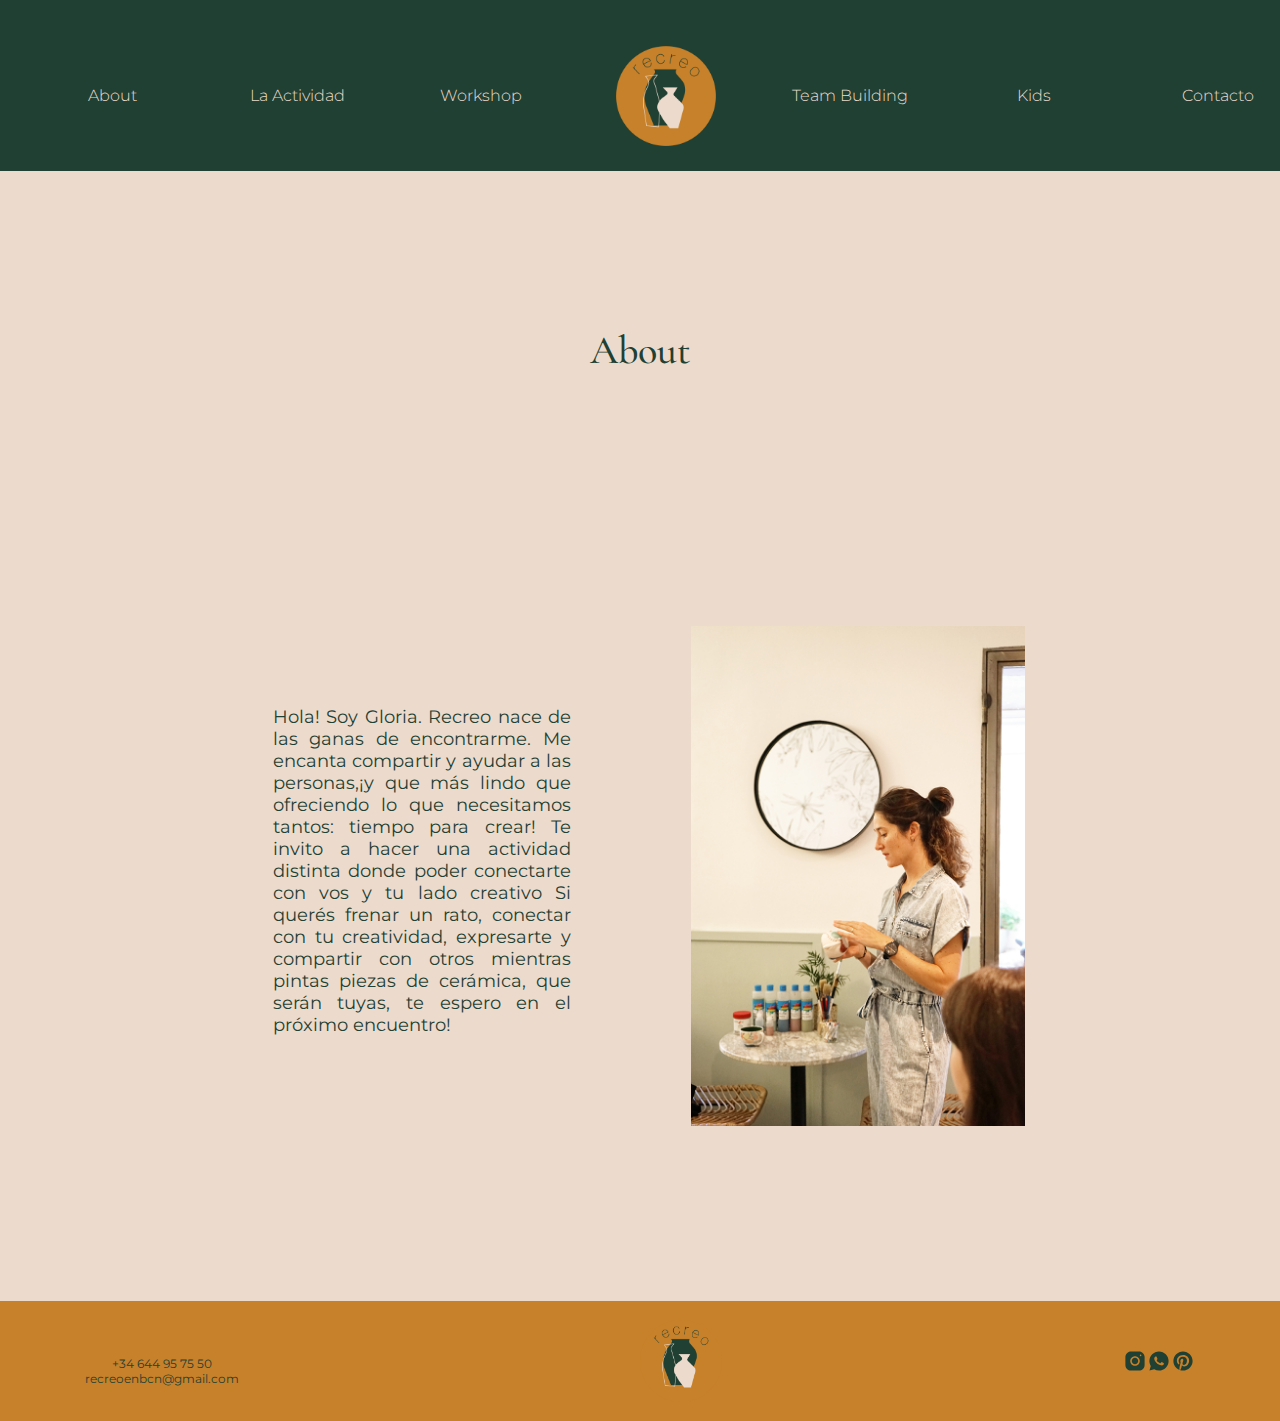
==== commit fbabd432: "Correción datos de contacto" ====
--- a/section/about.html
+++ b/section/about.html
@@ -108,7 +108,7 @@
         <img src="../img/paraweb_recreo_01.jpg" alt="Gloria en el workshop" class="flex__img">
     </main>
     <footer class="flex__footer">
-        <p class="flex__contacto">+00000000000<br>recreorecreo@mail.com</p>
+        <p class="flex__contacto">+34 644 95 75 50<br>recreoenbcn@gmail.com</p>
         <img src="../img/logo_recreo_fondo oscuroRecurso 12.png" alt="" class="footer__gif">
         <div class="footer__favicon">
             <img src="../multimedia/icons8-instagram-45.svg" alt="Instagram">
--- a/style/style.css
+++ b/style/style.css
@@ -46,6 +46,57 @@
 
 footer {
   background-color: rgb(199, 129, 42);
+}
+
+ul {
+  display: grid;
+  grid-template-columns: 100%;
+  justify-content: center;
+  align-items: center;
+  gap: 10px;
+}
+
+.flex__titulo {
+  height: 180px;
+  display: flex;
+  padding-top: 50px;
+  padding-bottom: 50px;
+  justify-content: center;
+}
+
+.recreo__index {
+  width: 100px;
+  height: 100px;
+  display: flex;
+  align-content: center;
+}
+
+nav {
+  grid-area: nav;
+}
+
+.titulo_index {
+  grid-area: titulo_index;
+}
+
+footer {
+  grid-area: footer;
+}
+
+.recreo__logo {
+  grid-area: logo;
+}
+
+.flex__titulo {
+  grid-area: titulo;
+}
+
+.footer__gif {
+  grid-area: gif;
+}
+
+.footer__favicon {
+  grid-area: favicon;
 }
 
 .recreo__logo {
@@ -259,136 +310,16 @@
   }
 }
 
-nav {
-  grid-area: nav;
-}
-
-.titulo_index {
-  grid-area: titulo_index;
-}
-
 .page__recreo {
   grid-area: page__recreo;
 }
 
-.page_about, .page_w, .page_tb, .page_kids {
-  grid-area: page_about;
-}
-
-footer {
-  grid-area: footer;
-}
-
-.recreo__logo {
-  grid-area: logo;
-}
-
-.flex__titulo {
-  grid-area: titulo;
-}
-
 .p_recreo {
   grid-area: p_recreo;
 }
 
-.flex__p_about {
-  grid-area: p_about;
-}
-
 .foto__recreo {
   grid-area: foto;
-}
-
-.flex__img {
-  grid-area: img_about;
-}
-
-.page_kids {
-  grid-area: page_kids;
-}
-
-.p_kids {
-  grid-area: p_kids;
-}
-
-.img_kids {
-  grid-area: img_kids;
-}
-
-.la_actividad {
-  grid-area: la_actividad;
-}
-
-.pasos {
-  grid-area: pasos;
-}
-
-.paso_1 {
-  grid-area: paso1;
-}
-
-.paso_2 {
-  grid-area: paso2;
-}
-
-.paso_3 {
-  grid-area: paso3;
-}
-
-.paso_4 {
-  grid-area: paso4;
-}
-
-.page_w {
-  grid-area: page_w;
-}
-
-.p_workshop {
-  grid-area: p_work;
-}
-
-.p_pasouno {
-  grid-area: paso_uno;
-}
-
-.p_pasodos {
-  grid-area: paso_dos;
-}
-
-.p_pasotres {
-  grid-area: paso_tres;
-}
-
-.p_pasocuatro {
-  grid-area: paso_cuatro;
-}
-
-.page_tb {
-  grid-area: page_teamb;
-}
-
-.p_teambuilding {
-  grid-area: p_teamb;
-}
-
-.img_tb {
-  grid-area: img_tb;
-}
-
-.img_w {
-  grid-area: img_w;
-}
-
-.flex__contacto {
-  grid-area: contacto;
-}
-
-.footer__gif {
-  grid-area: gif;
-}
-
-.footer__favicon {
-  grid-area: favicon;
 }
 
 .grilla {
@@ -429,6 +360,18 @@
   }
 }
 
+.page_about, .page_w, .page_tb, .page_kids {
+  grid-area: page_about;
+}
+
+.flex__p_about {
+  grid-area: p_about;
+}
+
+.flex__img {
+  grid-area: img_about;
+}
+
 .body {
   min-height: 500px;
   display: grid;
@@ -467,11 +410,18 @@
   }
 }
 
-/*.body_kids {
-    @extend.body;
-    grid-template-areas: "nav""titulo""page_kids""footer";
-
-}*/
+.page_kids {
+  grid-area: page_kids;
+}
+
+.p_kids {
+  grid-area: p_kids;
+}
+
+.img_kids {
+  grid-area: img_kids;
+}
+
 .page_kids {
   grid-template-areas: "titulo" "p_kids" "img_kids";
 }
@@ -481,10 +431,46 @@
   }
 }
 
-/*.body_actividad {
-    @extend.page_about;
-    grid-template-areas: "nav" "titulo" "page_laactividad" "footer";
-}*/
+.la_actividad {
+  grid-area: la_actividad;
+}
+
+.pasos {
+  grid-area: pasos;
+}
+
+.paso_1 {
+  grid-area: paso1;
+}
+
+.paso_2 {
+  grid-area: paso2;
+}
+
+.paso_3 {
+  grid-area: paso3;
+}
+
+.paso_4 {
+  grid-area: paso4;
+}
+
+.p_pasouno {
+  grid-area: paso_uno;
+}
+
+.p_pasodos {
+  grid-area: paso_dos;
+}
+
+.p_pasotres {
+  grid-area: paso_tres;
+}
+
+.p_pasocuatro {
+  grid-area: paso_cuatro;
+}
+
 .page_laactividad {
   height: 1700px;
   grid-template-columns: 1fr;
@@ -551,11 +537,18 @@
   }
 }
 
-/*.body_teamb {
-    @extend.body;
-    grid-template-areas: "nav""titulo""page_teamb""footer";
-
-}*/
+.page_tb {
+  grid-area: page_teamb;
+}
+
+.p_teambuilding {
+  grid-area: p_teamb;
+}
+
+.img_tb {
+  grid-area: img_tb;
+}
+
 .page_tb {
   grid-template-areas: "titulo" "p_teamb" "img_tb";
 }
@@ -565,6 +558,18 @@
   }
 }
 
+.page_w {
+  grid-area: page_w;
+}
+
+.p_workshop {
+  grid-area: p_work;
+}
+
+.img_w {
+  grid-area: img_w;
+}
+
 .body_w {
   min-height: 500px;
   display: grid;
@@ -581,6 +586,10 @@
   .page_w {
     grid-template-areas: "titulo titulo" "p_work img_w";
   }
+}
+
+.flex__contacto {
+  grid-area: contacto;
 }
 
 .form_contacto {
@@ -608,27 +617,4 @@
   gap: 5px;
   padding-bottom: 200px;
   padding-top: 0%;
-}
-
-ul {
-  display: grid;
-  grid-template-columns: 100%;
-  justify-content: center;
-  align-items: center;
-  gap: 10px;
-}
-
-.flex__titulo {
-  height: 180px;
-  display: flex;
-  padding-top: 50px;
-  padding-bottom: 50px;
-  justify-content: center;
-}
-
-.recreo__index {
-  width: 100px;
-  height: 100px;
-  display: flex;
-  align-content: center;
 }/*# sourceMappingURL=style.css.map */